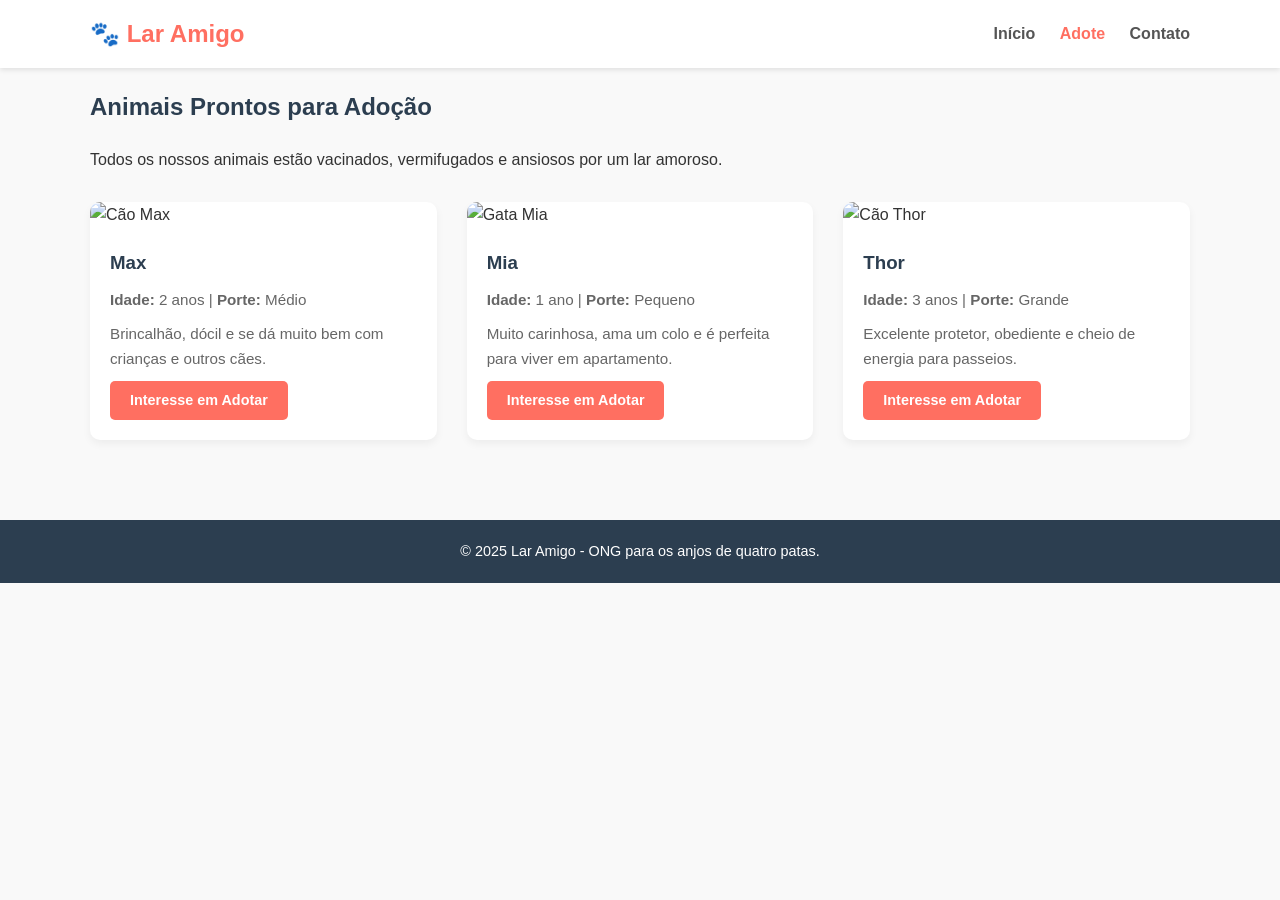
==== adote.html @ 07f621bf "Commit inicial." ====
<!DOCTYPE html>
<html lang="pt-BR">
<head>
    <meta charset="UTF-8">
    <meta name="viewport" content="width=device-width, initial-scale=1.0">
    <title>Adote - Lar Amigo</title>
    <link rel="stylesheet" href="style.css">
</head>
<body>
    <header>
        <div class="container navbar">
            <div class="logo">🐾 Lar Amigo</div>
            <nav>
                <a href="index.html">Início</a>
                <a href="adote.html" class="active">Adote</a>
                <a href="contato.html">Contato</a>
            </nav>
        </div>
    </header>

    <main class="container">
        <section class="galeria-secao">
            <h2>Animais Prontos para Adoção</h2>
            <p>Todos os nossos animais estão vacinados, vermifugados e ansiosos por um lar amoroso.</p>
            
            <div class="grid-animais">
                <!-- Animal 1 -->
                <div class="card-animal">
                    <img src="https://unsplash.com" alt="Cão Max">
                    <div class="card-body">
                        <h3>Max</h3>
                        <p><strong>Idade:</strong> 2 anos | <strong>Porte:</strong> Médio</p>
                        <p>Brincalhão, dócil e se dá muito bem com crianças e outros cães.</p>
                        <a href="contato.html" class="btn-sm">Interesse em Adotar</a>
                    </div>
                </div>

                <!-- Animal 2 -->
                <div class="card-animal">
                    <img src="https://unsplash.com" alt="Gata Mia">
                    <div class="card-body">
                        <h3>Mia</h3>
                        <p><strong>Idade:</strong> 1 ano | <strong>Porte:</strong> Pequeno</p>
                        <p>Muito carinhosa, ama um colo e é perfeita para viver em apartamento.</p>
                        <a href="contato.html" class="btn-sm">Interesse em Adotar</a>
                    </div>
                </div>

                <!-- Animal 3 -->
                <div class="card-animal">
                    <img src="https://unsplash.com" alt="Cão Thor">
                    <div class="card-body">
                        <h3>Thor</h3>
                        <p><strong>Idade:</strong> 3 anos | <strong>Porte:</strong> Grande</p>
                        <p>Excelente protetor, obediente e cheio de energia para passeios.</p>
                        <a href="contato.html" class="btn-sm">Interesse em Adotar</a>
                    </div>
                </div>
            </div>
        </section>
    </main>

    <footer>
        <p>&copy; 2025 Lar Amigo - ONG para os anjos de quatro patas.</p>
    </footer>
</body>
</html>
---- style.css ----
/* Configurações Globais */
* {
    margin: 0;
    padding: 0;
    box-sizing: border-box;
    font-family: 'Segoe UI', Tahoma, Geneva, Verdana, sans-serif;
}

body {
    background-color: #f9f9f9;
    color: #333;
    line-height: 1.6;
}

.container {
    width: 90%;
    max-width: 1100px;
    margin: 0 auto;
    padding: 20px 0;
}

/* Cabeçalho e Menu */
header {
    background-color: #ffffff;
    box-shadow: 0 2px 5px rgba(0,0,0,0.1);
    position: sticky;
    top: 0;
    z-index: 1000;
}

.navbar {
    display: flex;
    justify-content: space-between;
    align-items: center;
    padding: 15px 0;
}

.logo {
    font-size: 1.5rem;
    font-weight: bold;
    color: #ff6f61;
}

nav a {
    text-decoration: none;
    color: #555;
    margin-left: 20px;
    font-weight: 600;
    transition: color 0.3s;
}

nav a:hover, nav a.active {
    color: #ff6f61;
}

/* Seção Destaque (Hero) */
.hero {
    text-align: center;
    padding: 60px 20px;
    background: linear-gradient(135deg, #fff5f4 0%, #ffe3e0 100%);
    border-radius: 10px;
    margin-bottom: 40px;
}

.hero h1 {
    font-size: 2.5rem;
    color: #2c3e50;
    margin-bottom: 15px;
}

.hero p {
    font-size: 1.2rem;
    margin-bottom: 25px;
    color: #555;
}

/* Botões */
.btn {
    display: inline-block;
    background-color: #ff6f61;
    color: #fff;
    padding: 12px 30px;
    text-decoration: none;
    border-radius: 25px;
    font-weight: bold;
    border: none;
    cursor: pointer;
    transition: background 0.3s;
}

.btn:hover {
    background-color: #e65b50;
}

.btn-sm {
    display: inline-block;
    background-color: #ff6f61;
    color: #fff;
    padding: 8px 20px;
    text-decoration: none;
    border-radius: 5px;
    font-size: 0.9rem;
    font-weight: bold;
    transition: background 0.3s;
}

.btn-sm:hover {
    background-color: #e65b50;
}

/* Seções de Conteúdo */
.missao {
    padding: 40px 20px;
    background-color: #fff;
    border-radius: 10px;
    margin-bottom: 40px;
    box-shadow: 0 2px 5px rgba(0,0,0,0.05);
}

.missao h2, .depoimentos h2, .galeria-secao h2 {
    color: #2c3e50;
    margin-bottom: 20px;
}

/* Depoimentos */
.grid-depoimentos {
    display: flex;
    gap: 20px;
    flex-wrap: wrap;
}

.card-depoimento {
    flex: 1;
    min-width: 280px;
    background-color: #fff;
    padding: 20px;
    border-left: 5px solid #ff6f61;
    border-radius: 0 10px 10px 0;
    box-shadow: 0 2px 5px rgba(0,0,0,0.05);
}

.card-depoimento h4 {
    margin-top: 15px;
    color: #777;
}

/* Galeria de Animais */
.grid-animais {
    display: grid;
    grid-template-columns: repeat(auto-fit, minmax(280px, 1fr));
    gap: 30px;
    margin-top: 30px;
}

.card-animal {
    background-color: #fff;
    border-radius: 10px;
    overflow: hidden;
    box-shadow: 0 4px 8px rgba(0,0,0,0.05);
    transition: transform 0.3s;
}

.card-animal:hover {
    transform: translateY(-5px);
}

.card-animal img {
    width: 100%;
    height: 220px;
    object-fit: cover;
}

.card-body {
    padding: 20px;
}

.card-body h3 {
    margin-bottom: 10px;
    color: #2c3e50;
}

.card-body p {
    margin-bottom: 10px;
    font-size: 0.95rem;
    color: #666;
}

/* Página de Contato / Estrutura Dupla */
.contato-container {
    display: flex;
    gap: 40px;
    flex-wrap: wrap;
}

.info-ajuda, .formulario-secao {
    flex: 1;
    min-width: 300px;
    background-color: #fff;
    padding: 30px;
    border-radius: 10px;
    box-shadow: 0 2px 5px rgba(0,0,0,0.05);
}

.info-ajuda ul {
    list-style: none;
    margin-top: 20px;
}

.info-ajuda li {
    margin-bottom: 15px;
    padding-left: 20px;
    position: relative;
}

.info-ajuda li::before {
    content: "✓";
    color: #ff6f61;
    font-weight: bold;
    position: absolute;
    left: 0;
}

/* Formulário */
.form-ajuda {
    display: flex;
    flex-direction: column;
    gap: 15px;
    margin-top: 20px;
}

.form-group {
    display: flex;
    flex-direction: column;
    gap: 5px;
}

.form-group label {
    font-weight: 600;
    color: #555;
}

.form-group input, .form-group select, .form-group textarea {
    padding: 10px;
    border: 1px solid #ddd;
    border-radius: 5px;
    font-size: 1rem;
}

.form-group input:focus, .form-group select:focus, .form-group textarea:focus {
    outline: none;
    border-color: #ff6f61;
}

/* Rodapé */
footer {
    background-color: #2c3e50;
    color: #fff;
    text-align: center;
    padding: 20px 0;
    margin-top: 60px;
    font-size: 0.9rem;
}

/* Responsividade Básica (Dispositivos Móveis) */
@media (max-width: 768px) {
    .navbar {
        flex-direction: column;
        gap: 15px;
    }
    
    nav a {
        margin: 0 10px;
    }

    .hero h1 {
        font-size: 1.8rem;
    }
}
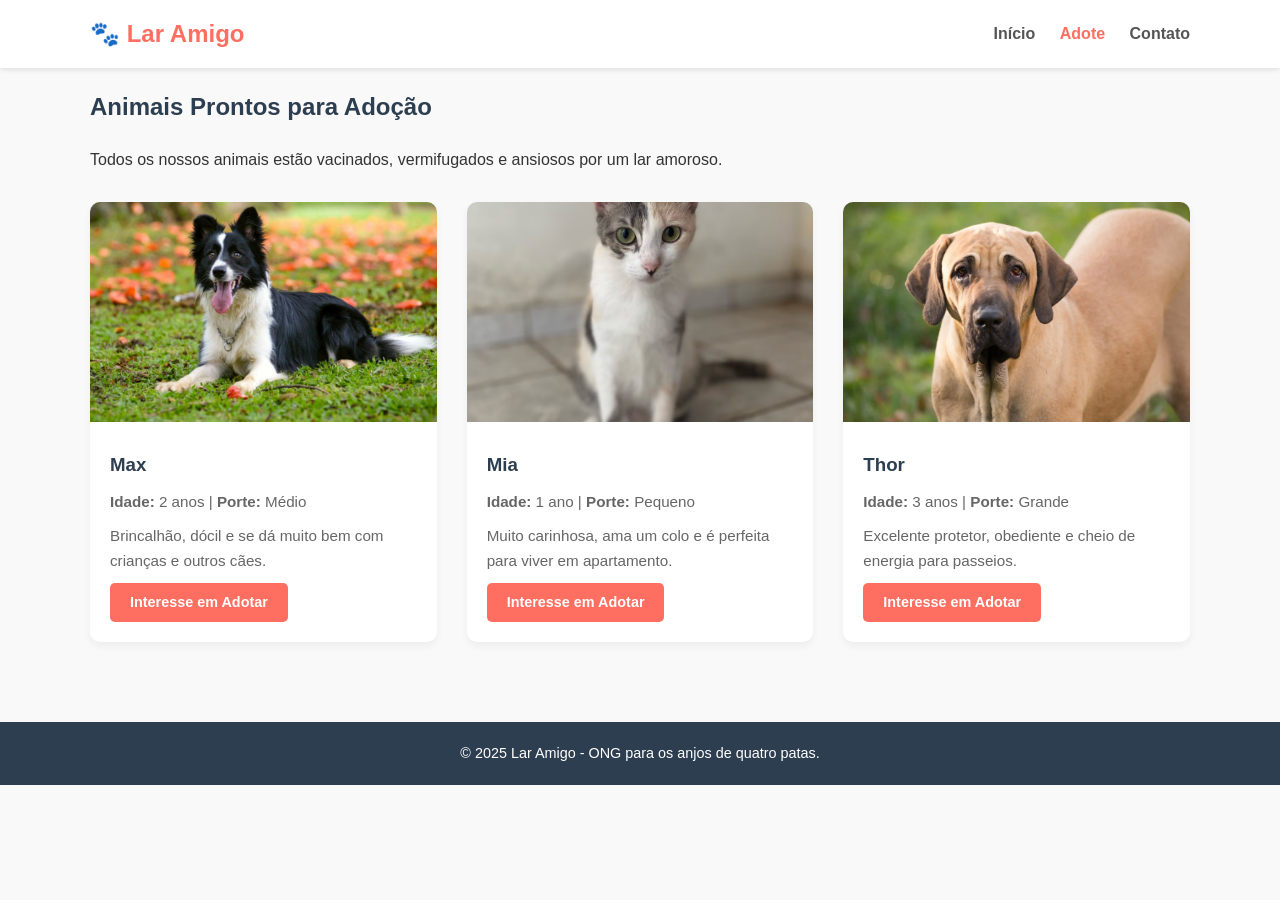
==== commit 948a09ba: "Inclusão das fotos na página Adote." ====
--- a/adote.html
+++ b/adote.html
@@ -26,7 +26,7 @@
             <div class="grid-animais">
                 <!-- Animal 1 -->
                 <div class="card-animal">
-                    <img src="https://unsplash.com" alt="Cão Max">
+                    <img src="img\Max.png" alt="Cão Max">
                     <div class="card-body">
                         <h3>Max</h3>
                         <p><strong>Idade:</strong> 2 anos | <strong>Porte:</strong> Médio</p>
@@ -37,7 +37,7 @@
 
                 <!-- Animal 2 -->
                 <div class="card-animal">
-                    <img src="https://unsplash.com" alt="Gata Mia">
+                    <img src="img\Mia.png" alt="Gata Mia">
                     <div class="card-body">
                         <h3>Mia</h3>
                         <p><strong>Idade:</strong> 1 ano | <strong>Porte:</strong> Pequeno</p>
@@ -48,7 +48,7 @@
 
                 <!-- Animal 3 -->
                 <div class="card-animal">
-                    <img src="https://unsplash.com" alt="Cão Thor">
+                    <img src="img\Thor.png" alt="Cão Thor">
                     <div class="card-body">
                         <h3>Thor</h3>
                         <p><strong>Idade:</strong> 3 anos | <strong>Porte:</strong> Grande</p>
